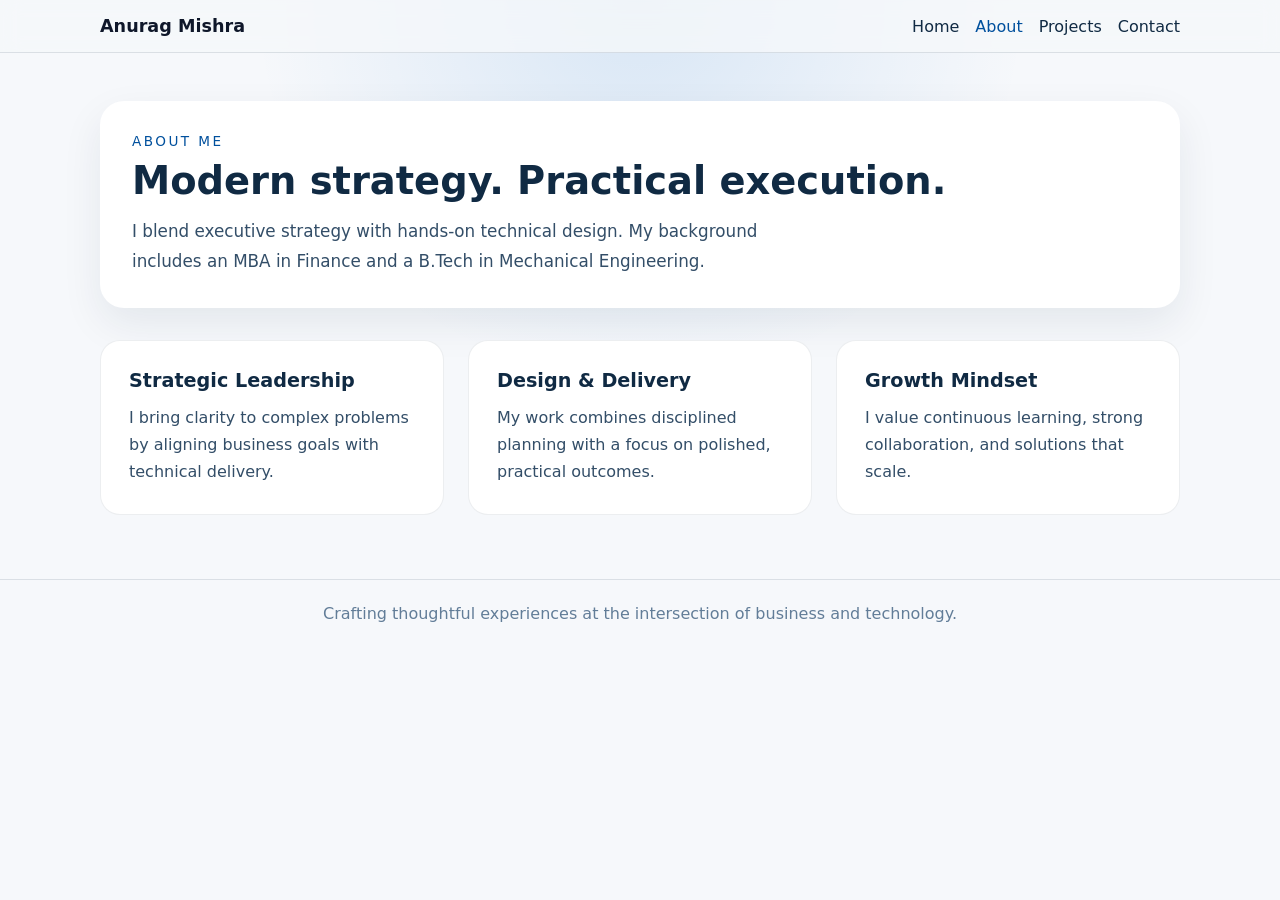
==== about.html @ b9c1ec86 "modernization changes" ====
<!DOCTYPE html>
<html lang="en">
<head>
  <meta charset="UTF-8">
  <meta name="viewport" content="width=device-width, initial-scale=1.0">
  <title>About — Anurag Mishra</title>
  <link rel="stylesheet" href="style.css">
</head>
<body>
  <header class="site-header">
    <div class="container nav-wrap">
      <a class="logo" href="index.html">Anurag Mishra</a>
      <nav class="site-nav" aria-label="Primary navigation">
        <a href="index.html">Home</a>
        <a href="about.html" aria-current="page">About</a>
        <a href="projects.html">Projects</a>
        <a href="contact.html">Contact</a>
      </nav>
    </div>
  </header>

  <main class="container content">
    <section class="hero">
      <p class="eyebrow">About Me</p>
      <h1>Modern strategy. Practical execution.</h1>
      <p class="lead">I blend executive strategy with hands‑on technical design. My background includes an MBA in Finance and a B.Tech in Mechanical Engineering.</p>
    </section>

    <section class="info-grid">
      <article>
        <h2>Strategic Leadership</h2>
        <p>I bring clarity to complex problems by aligning business goals with technical delivery.</p>
      </article>
      <article>
        <h2>Design &amp; Delivery</h2>
        <p>My work combines disciplined planning with a focus on polished, practical outcomes.</p>
      </article>
      <article>
        <h2>Growth Mindset</h2>
        <p>I value continuous learning, strong collaboration, and solutions that scale.</p>
      </article>
    </section>
  </main>

  <footer class="site-footer">
    <div class="container">
      <p>Crafting thoughtful experiences at the intersection of business and technology.</p>
    </div>
  </footer>
</body>
</html>
---- style.css ----
:root {
  color-scheme: light;
  font-family: Inter, system-ui, -apple-system, BlinkMacSystemFont, "Segoe UI", sans-serif;
  color: #102a43;
  background: #f6f8fb;
  accent-color: #0066cc;
}

* {
  box-sizing: border-box;
}

html {
  scroll-behavior: smooth;
}

body {
  margin: 0;
  min-height: 100vh;
  background: radial-gradient(circle at top, rgba(0, 102, 204, 0.12), transparent 35%), #f6f8fb;
  color: #102a43;
}

.container {
  width: min(1080px, calc(100% - 2rem));
  margin: 0 auto;
}

.site-header {
  padding: 1rem 0;
  border-bottom: 1px solid rgba(16, 42, 67, 0.12);
  background: rgba(246, 248, 251, 0.8);
  backdrop-filter: blur(10px);
}

.nav-wrap {
  display: flex;
  align-items: center;
  justify-content: space-between;
  gap: 1rem;
}

.logo {
  font-weight: 700;
  font-size: 1.1rem;
  color: #0f172a;
  text-decoration: none;
}

.site-nav {
  display: flex;
  flex-wrap: wrap;
  gap: 1rem;
}

.site-nav a {
  color: #102a43;
  text-decoration: none;
  font-weight: 500;
  transition: color 0.2s ease, transform 0.2s ease;
}

.site-nav a:hover,
.site-nav a[aria-current="page"] {
  color: #00509d;
}

.content {
  padding: 3rem 0 4rem;
}

.hero {
  padding: 2rem;
  border-radius: 1.5rem;
  background: #ffffff;
  box-shadow: 0 16px 40px rgba(16, 42, 67, 0.08);
}

.eyebrow {
  margin: 0 0 0.75rem;
  text-transform: uppercase;
  letter-spacing: 0.18em;
  color: #00509d;
  font-size: 0.85rem;
}

h1 {
  margin: 0 0 1rem;
  font-size: clamp(2rem, 3vw, 3rem);
  line-height: 1.05;
}

.lead {
  margin: 0;
  max-width: 64ch;
  font-size: 1.05rem;
  line-height: 1.75;
  color: #334e68;
}

.info-grid {
  margin-top: 2rem;
  display: grid;
  gap: 1.5rem;
  grid-template-columns: repeat(auto-fit, minmax(220px, 1fr));
}

.info-grid article {
  padding: 1.75rem;
  border-radius: 1.25rem;
  background: #ffffff;
  border: 1px solid rgba(16, 42, 67, 0.08);
}

.info-grid h2 {
  margin: 0 0 0.75rem;
  font-size: 1.2rem;
  color: #102a43;
}

.info-grid p {
  margin: 0;
  color: #334e68;
  line-height: 1.7;
}

.site-footer {
  padding: 1.5rem 0 2rem;
  border-top: 1px solid rgba(16, 42, 67, 0.12);
}

.site-footer p {
  margin: 0;
  color: #627d98;
  text-align: center;
}

@media (max-width: 640px) {
  .nav-wrap {
    flex-direction: column;
    align-items: flex-start;
  }

  .hero {
    padding: 1.5rem;
  }

  .info-grid {
    margin-top: 1.5rem;
  }
}
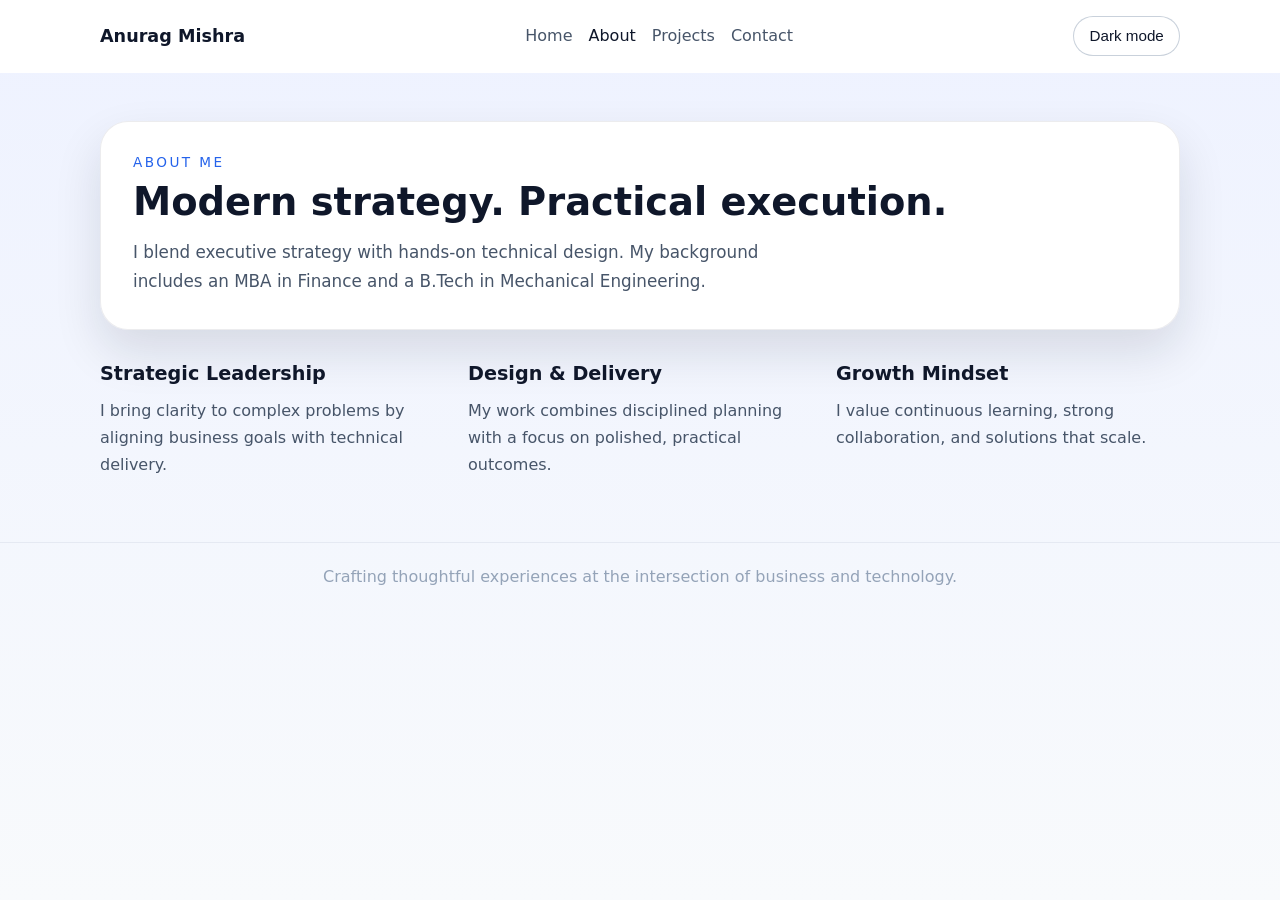
==== commit 83f5021b: "dark light mode toggle" ====
--- a/about.html
+++ b/about.html
@@ -16,6 +16,7 @@
         <a href="projects.html">Projects</a>
         <a href="contact.html">Contact</a>
       </nav>
+      <button type="button" class="theme-toggle" aria-label="Toggle theme">Dark mode</button>
     </div>
   </header>
 
@@ -47,5 +48,6 @@
       <p>Crafting thoughtful experiences at the intersection of business and technology.</p>
     </div>
   </footer>
+  <script src="theme-toggle.js"></script>
 </body>
 </html>
--- a/style.css
+++ b/style.css
@@ -1,9 +1,42 @@
 :root {
   color-scheme: light;
   font-family: Inter, system-ui, -apple-system, BlinkMacSystemFont, "Segoe UI", sans-serif;
-  color: #102a43;
-  background: #f6f8fb;
-  accent-color: #0066cc;
+  --body-bg: linear-gradient(180deg, #eef2ff 0%, #f8fafc 100%);
+  --nav-bg: #ffffff;
+  --logo: #0f172a;
+  --nav-link: #475569;
+  --nav-link-current: #0f172a;
+  --accent: #2563eb;
+  --surface: rgba(255, 255, 255, 0.95);
+  --surface-border: rgba(15, 23, 42, 0.08);
+  --surface-shadow: rgba(15, 23, 42, 0.12);
+  --text: #0f172a;
+  --muted: #475569;
+  --footer-text: #64748b;
+  --link: #1d4ed8;
+  --button-bg: rgba(255, 255, 255, 0.8);
+  --button-border: rgba(148, 163, 184, 0.5);
+}
+
+[data-theme="dark"] {
+  color-scheme: dark;
+  --body-bg: radial-gradient(circle at top left, rgba(96, 165, 250, 0.18), transparent 28%),
+    radial-gradient(circle at bottom right, rgba(59, 130, 246, 0.18), transparent 32%),
+    linear-gradient(180deg, #0b1120 0%, #111827 100%);
+  --nav-bg: #0f172a;
+  --logo: #ffffff;
+  --nav-link: #cbd5e1;
+  --nav-link-current: #ffffff;
+  --accent: #60a5fa;
+  --surface: rgba(15, 23, 42, 0.96);
+  --surface-border: rgba(148, 163, 184, 0.18);
+  --surface-shadow: rgba(15, 23, 42, 0.35);
+  --text: #f8fafc;
+  --muted: #cbd5e1;
+  --footer-text: #94a3b8;
+  --link: #60a5fa;
+  --button-bg: rgba(255, 255, 255, 0.08);
+  --button-border: rgba(148, 163, 184, 0.35);
 }
 
 * {
@@ -17,8 +50,8 @@
 body {
   margin: 0;
   min-height: 100vh;
-  background: radial-gradient(circle at top, rgba(0, 102, 204, 0.12), transparent 35%), #f6f8fb;
-  color: #102a43;
+  background: var(--body-bg);
+  color: var(--text);
 }
 
 .container {
@@ -28,9 +61,9 @@
 
 .site-header {
   padding: 1rem 0;
-  border-bottom: 1px solid rgba(16, 42, 67, 0.12);
-  background: rgba(246, 248, 251, 0.8);
-  backdrop-filter: blur(10px);
+  border-bottom: 1px solid rgba(255, 255, 255, 0.08);
+  background: var(--nav-bg);
+  color: var(--logo);
 }
 
 .nav-wrap {
@@ -43,7 +76,7 @@
 .logo {
   font-weight: 700;
   font-size: 1.1rem;
-  color: #0f172a;
+  color: var(--logo);
   text-decoration: none;
 }
 
@@ -54,7 +87,7 @@
 }
 
 .site-nav a {
-  color: #102a43;
+  color: var(--nav-link);
   text-decoration: none;
   font-weight: 500;
   transition: color 0.2s ease, transform 0.2s ease;
@@ -62,7 +95,24 @@
 
 .site-nav a:hover,
 .site-nav a[aria-current="page"] {
-  color: #00509d;
+  color: var(--nav-link-current);
+}
+
+.theme-toggle {
+  appearance: none;
+  border: 1px solid var(--button-border);
+  background: var(--button-bg);
+  color: var(--text);
+  padding: 0.65rem 0.95rem;
+  border-radius: 999px;
+  font-size: 0.95rem;
+  cursor: pointer;
+  transition: background 0.2s ease, transform 0.2s ease, border-color 0.2s ease;
+}
+
+.theme-toggle:hover {
+  background: rgba(255, 255, 255, 0.25);
+  transform: translateY(-1px);
 }
 
 .content {
@@ -71,16 +121,17 @@
 
 .hero {
   padding: 2rem;
-  border-radius: 1.5rem;
-  background: #ffffff;
-  box-shadow: 0 16px 40px rgba(16, 42, 67, 0.08);
+  border-radius: 1.75rem;
+  background: var(--surface);
+  box-shadow: 0 22px 48px var(--surface-shadow);
+  border: 1px solid var(--surface-border);
 }
 
 .eyebrow {
   margin: 0 0 0.75rem;
   text-transform: uppercase;
   letter-spacing: 0.18em;
-  color: #00509d;
+  color: var(--accent);
   font-size: 0.85rem;
 }
 
@@ -88,6 +139,7 @@
   margin: 0 0 1rem;
   font-size: clamp(2rem, 3vw, 3rem);
   line-height: 1.05;
+  color: var(--text);
 }
 
 .lead {
@@ -95,7 +147,16 @@
   max-width: 64ch;
   font-size: 1.05rem;
   line-height: 1.75;
-  color: #334e68;
+  color: var(--muted);
+}
+
+a {
+  color: var(--link);
+  text-decoration: none;
+}
+
+a:hover {
+  text-decoration: underline;
 }
 
 .info-grid {
@@ -105,33 +166,37 @@
   grid-template-columns: repeat(auto-fit, minmax(220px, 1fr));
 }
 
-.info-grid article {
+..info-grid article,
+.project-card {
   padding: 1.75rem;
   border-radius: 1.25rem;
-  background: #ffffff;
-  border: 1px solid rgba(16, 42, 67, 0.08);
-}
-
+  background: var(--surface);
+  border: 1px solid var(--surface-border);
+  box-shadow: 0 12px 24px var(--surface-shadow);
+}
+
+.project-card__title,
 .info-grid h2 {
   margin: 0 0 0.75rem;
   font-size: 1.2rem;
-  color: #102a43;
-}
-
+  color: var(--text);
+}
+
+.project-card__description,
 .info-grid p {
   margin: 0;
-  color: #334e68;
+  color: var(--muted);
   line-height: 1.7;
 }
 
 .site-footer {
   padding: 1.5rem 0 2rem;
-  border-top: 1px solid rgba(16, 42, 67, 0.12);
+  border-top: 1px solid rgba(148, 163, 184, 0.16);
 }
 
 .site-footer p {
   margin: 0;
-  color: #627d98;
+  color: #94a3b8;
   text-align: center;
 }
 
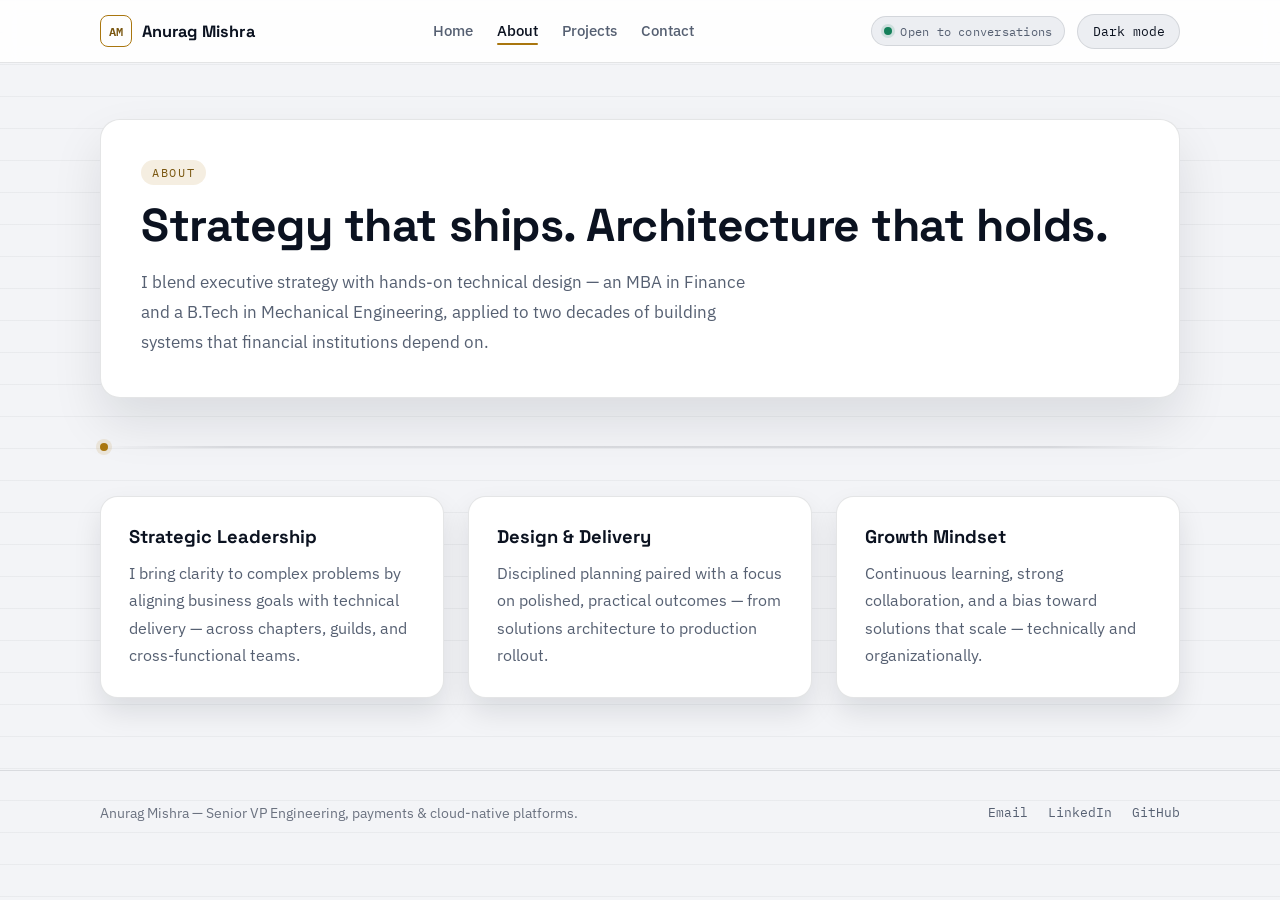
==== commit df177593: "new changes with much better design" ====
--- a/about.html
+++ b/about.html
@@ -4,48 +4,71 @@
   <meta charset="UTF-8">
   <meta name="viewport" content="width=device-width, initial-scale=1.0">
   <title>About — Anurag Mishra</title>
+  <meta name="description" content="MBA in Finance, B.Tech in Mechanical Engineering, and two decades bridging business strategy with technical architecture.">
+  <script>
+    (function () {
+      try {
+        var stored = localStorage.getItem('theme');
+        var theme = stored || (window.matchMedia('(prefers-color-scheme: dark)').matches ? 'dark' : 'light');
+        document.documentElement.setAttribute('data-theme', theme);
+      } catch (e) {}
+    })();
+  </script>
   <link rel="stylesheet" href="style.css">
 </head>
 <body>
   <header class="site-header">
     <div class="container nav-wrap">
-      <a class="logo" href="index.html">Anurag Mishra</a>
+      <a class="logo" href="index.html">
+        <span class="logo-mark">AM</span>
+        <span>Anurag Mishra</span>
+      </a>
       <nav class="site-nav" aria-label="Primary navigation">
         <a href="index.html">Home</a>
         <a href="about.html" aria-current="page">About</a>
         <a href="projects.html">Projects</a>
         <a href="contact.html">Contact</a>
       </nav>
-      <button type="button" class="theme-toggle" aria-label="Toggle theme">Dark mode</button>
+      <div class="header-actions">
+        <span class="status-pill"><span class="status-dot" aria-hidden="true"></span>Open to conversations</span>
+        <button type="button" class="theme-toggle" aria-label="Toggle color theme">Dark mode</button>
+      </div>
     </div>
   </header>
 
   <main class="container content">
     <section class="hero">
-      <p class="eyebrow">About Me</p>
-      <h1>Modern strategy. Practical execution.</h1>
-      <p class="lead">I blend executive strategy with hands‑on technical design. My background includes an MBA in Finance and a B.Tech in Mechanical Engineering.</p>
+      <p class="eyebrow">About</p>
+      <h1>Strategy that ships. Architecture that holds.</h1>
+      <p class="lead">I blend executive strategy with hands-on technical design — an MBA in Finance and a B.Tech in Mechanical Engineering, applied to two decades of building systems that financial institutions depend on.</p>
     </section>
+
+    <div class="rail" aria-hidden="true"></div>
 
     <section class="info-grid">
       <article>
         <h2>Strategic Leadership</h2>
-        <p>I bring clarity to complex problems by aligning business goals with technical delivery.</p>
+        <p>I bring clarity to complex problems by aligning business goals with technical delivery — across chapters, guilds, and cross-functional teams.</p>
       </article>
       <article>
         <h2>Design &amp; Delivery</h2>
-        <p>My work combines disciplined planning with a focus on polished, practical outcomes.</p>
+        <p>Disciplined planning paired with a focus on polished, practical outcomes — from solutions architecture to production rollout.</p>
       </article>
       <article>
         <h2>Growth Mindset</h2>
-        <p>I value continuous learning, strong collaboration, and solutions that scale.</p>
+        <p>Continuous learning, strong collaboration, and a bias toward solutions that scale — technically and organizationally.</p>
       </article>
     </section>
   </main>
 
   <footer class="site-footer">
-    <div class="container">
-      <p>Crafting thoughtful experiences at the intersection of business and technology.</p>
+    <div class="container footer-inner">
+      <p>Anurag Mishra — Senior VP Engineering, payments &amp; cloud-native platforms.</p>
+      <div class="footer-links">
+        <a href="mailto:anurag171@gmail.com">Email</a>
+        <a href="https://www.linkedin.com/in/anurag-mishra-267559115/">LinkedIn</a>
+        <a href="https://github.com/anurag171">GitHub</a>
+      </div>
     </div>
   </footer>
   <script src="theme-toggle.js"></script>
--- a/style.css
+++ b/style.css
@@ -1,216 +1,519 @@
+/* ============================================================
+   Anurag Mishra — Portfolio
+   Design language: ledger / payment-rail, dark-navy + burnished
+   gold signal, rail-green for live status only.
+   ============================================================ */
+
+@import url('https://fonts.googleapis.com/css2?family=Space+Grotesk:wght@500;600;700&family=IBM+Plex+Sans:wght@400;500;600&family=IBM+Plex+Mono:wght@400;500;600&display=swap');
+
 :root {
   color-scheme: light;
-  font-family: Inter, system-ui, -apple-system, BlinkMacSystemFont, "Segoe UI", sans-serif;
-  --body-bg: linear-gradient(180deg, #eef2ff 0%, #f8fafc 100%);
-  --nav-bg: #ffffff;
-  --logo: #0f172a;
-  --nav-link: #475569;
-  --nav-link-current: #0f172a;
-  --accent: #2563eb;
-  --surface: rgba(255, 255, 255, 0.95);
-  --surface-border: rgba(15, 23, 42, 0.08);
-  --surface-shadow: rgba(15, 23, 42, 0.12);
-  --text: #0f172a;
-  --muted: #475569;
-  --footer-text: #64748b;
-  --link: #1d4ed8;
-  --button-bg: rgba(255, 255, 255, 0.8);
-  --button-border: rgba(148, 163, 184, 0.5);
-}
-
-[data-theme="dark"] {
+
+  /* base */
+  --bg: #f3f4f7;
+  --bg-line: rgba(11, 18, 32, 0.045);
+  --surface: #ffffff;
+  --surface-2: #eceef2;
+  --border: rgba(11, 18, 32, 0.11);
+
+  /* text */
+  --ink: #0b1220;
+  --muted: #566072;
+  --footer-text: #6b7280;
+
+  /* signal accent — burnished gold */
+  --accent: #a9760f;
+  --accent-strong: #7a5710;
+  --accent-tint: rgba(169, 118, 15, 0.12);
+  --accent-contrast: #fffaf0;
+
+  /* rail accent — status/live only */
+  --rail: #14805a;
+  --rail-tint: rgba(20, 128, 90, 0.14);
+
+  --shadow: rgba(11, 18, 32, 0.10);
+
+  --font-display: 'Space Grotesk', system-ui, sans-serif;
+  --font-body: 'IBM Plex Sans', system-ui, sans-serif;
+  --font-mono: 'IBM Plex Mono', ui-monospace, SFMono-Regular, monospace;
+}
+
+:root[data-theme="dark"] {
   color-scheme: dark;
-  --body-bg: radial-gradient(circle at top left, rgba(96, 165, 250, 0.18), transparent 28%),
-    radial-gradient(circle at bottom right, rgba(59, 130, 246, 0.18), transparent 32%),
-    linear-gradient(180deg, #0b1120 0%, #111827 100%);
-  --nav-bg: #0f172a;
-  --logo: #ffffff;
-  --nav-link: #cbd5e1;
-  --nav-link-current: #ffffff;
-  --accent: #60a5fa;
-  --surface: rgba(15, 23, 42, 0.96);
-  --surface-border: rgba(148, 163, 184, 0.18);
-  --surface-shadow: rgba(15, 23, 42, 0.35);
-  --text: #f8fafc;
-  --muted: #cbd5e1;
-  --footer-text: #94a3b8;
-  --link: #60a5fa;
-  --button-bg: rgba(255, 255, 255, 0.08);
-  --button-border: rgba(148, 163, 184, 0.35);
-}
-
-* {
-  box-sizing: border-box;
-}
-
-html {
-  scroll-behavior: smooth;
-}
+
+  --bg: #080c16;
+  --bg-line: rgba(255, 255, 255, 0.035);
+  --surface: #0f1729;
+  --surface-2: #141d33;
+  --border: rgba(255, 255, 255, 0.09);
+
+  --ink: #eef1f6;
+  --muted: #9aa7bd;
+  --footer-text: #7c8aa3;
+
+  --accent: #e0b354;
+  --accent-strong: #f0c874;
+  --accent-tint: rgba(224, 179, 84, 0.14);
+  --accent-contrast: #0b0e16;
+
+  --rail: #34d399;
+  --rail-tint: rgba(52, 211, 153, 0.16);
+
+  --shadow: rgba(0, 0, 0, 0.45);
+}
+
+* { box-sizing: border-box; }
+
+html { scroll-behavior: smooth; }
 
 body {
   margin: 0;
   min-height: 100vh;
-  background: var(--body-bg);
-  color: var(--text);
+  background:
+    repeating-linear-gradient(
+      to bottom,
+      var(--bg-line) 0px, var(--bg-line) 1px,
+      transparent 1px, transparent 32px
+    ),
+    var(--bg);
+  color: var(--ink);
+  font-family: var(--font-body);
+  transition: background-color 0.25s ease, color 0.25s ease;
 }
 
 .container {
-  width: min(1080px, calc(100% - 2rem));
+  width: min(1080px, calc(100% - 2.5rem));
   margin: 0 auto;
 }
 
+a { color: var(--accent-strong); text-decoration: none; }
+a:hover { text-decoration: underline; }
+
+:focus-visible {
+  outline: 2px solid var(--accent);
+  outline-offset: 3px;
+  border-radius: 4px;
+}
+
+/* ---------------- Header ---------------- */
+
 .site-header {
-  padding: 1rem 0;
-  border-bottom: 1px solid rgba(255, 255, 255, 0.08);
-  background: var(--nav-bg);
-  color: var(--logo);
+  position: sticky;
+  top: 0;
+  z-index: 20;
+  padding: 0.85rem 0;
+  background: color-mix(in srgb, var(--surface) 88%, transparent);
+  backdrop-filter: blur(10px);
+  border-bottom: 1px solid var(--border);
 }
 
 .nav-wrap {
   display: flex;
+  align-items: center;
+  justify-content: space-between;
+  gap: 1.25rem;
+  flex-wrap: wrap;
+}
+
+.logo {
+  display: inline-flex;
+  align-items: center;
+  gap: 0.6rem;
+  color: var(--ink);
+  font-family: var(--font-display);
+  font-weight: 700;
+  font-size: 1.02rem;
+  letter-spacing: 0.01em;
+}
+.logo:hover { text-decoration: none; }
+
+.logo-mark {
+  display: inline-grid;
+  place-items: center;
+  width: 2rem;
+  height: 2rem;
+  border-radius: 0.5rem;
+  border: 1px solid var(--accent);
+  color: var(--accent-strong);
+  font-family: var(--font-mono);
+  font-size: 0.72rem;
+  font-weight: 600;
+  letter-spacing: 0.02em;
+}
+
+.site-nav {
+  display: flex;
+  flex-wrap: wrap;
+  gap: 1.5rem;
+}
+
+.site-nav a {
+  color: var(--muted);
+  font-weight: 500;
+  font-size: 0.95rem;
+  position: relative;
+  padding-bottom: 0.2rem;
+}
+.site-nav a:hover { color: var(--ink); text-decoration: none; }
+.site-nav a[aria-current="page"] {
+  color: var(--ink);
+}
+.site-nav a[aria-current="page"]::after {
+  content: "";
+  position: absolute;
+  left: 0; right: 0; bottom: -2px;
+  height: 2px;
+  background: var(--accent);
+  border-radius: 2px;
+}
+
+.header-actions {
+  display: flex;
+  align-items: center;
+  gap: 0.75rem;
+}
+
+.status-pill {
+  display: inline-flex;
+  align-items: center;
+  gap: 0.5rem;
+  padding: 0.4rem 0.75rem;
+  border-radius: 999px;
+  border: 1px solid var(--border);
+  background: var(--surface-2);
+  font-family: var(--font-mono);
+  font-size: 0.72rem;
+  letter-spacing: 0.02em;
+  color: var(--muted);
+  white-space: nowrap;
+}
+
+.status-dot {
+  width: 0.5rem;
+  height: 0.5rem;
+  border-radius: 50%;
+  background: var(--rail);
+  box-shadow: 0 0 0 3px var(--rail-tint);
+  animation: pulse-dot 2.2s ease-in-out infinite;
+  flex: none;
+}
+
+.theme-toggle {
+  appearance: none;
+  border: 1px solid var(--border);
+  background: var(--surface-2);
+  color: var(--ink);
+  padding: 0.5rem 0.9rem;
+  border-radius: 999px;
+  font-family: var(--font-mono);
+  font-size: 0.8rem;
+  cursor: pointer;
+  transition: background 0.2s ease, border-color 0.2s ease, transform 0.15s ease;
+}
+.theme-toggle:hover {
+  border-color: var(--accent);
+  transform: translateY(-1px);
+}
+
+/* ---------------- Content / Hero ---------------- */
+
+.content { padding: 3.5rem 0 4.5rem; }
+
+.hero {
+  padding: 2.5rem;
+  border-radius: 1.25rem;
+  background: var(--surface);
+  border: 1px solid var(--border);
+  box-shadow: 0 24px 50px var(--shadow);
+}
+
+.eyebrow {
+  display: inline-flex;
+  align-items: center;
+  gap: 0.5rem;
+  margin: 0 0 1rem;
+  padding: 0.3rem 0.7rem;
+  border-radius: 999px;
+  background: var(--accent-tint);
+  color: var(--accent-strong);
+  font-family: var(--font-mono);
+  text-transform: uppercase;
+  letter-spacing: 0.14em;
+  font-size: 0.72rem;
+}
+
+h1 {
+  margin: 0 0 1rem;
+  font-family: var(--font-display);
+  font-weight: 700;
+  font-size: clamp(2rem, 3.6vw, 3.1rem);
+  line-height: 1.08;
+  letter-spacing: -0.01em;
+  color: var(--ink);
+}
+
+h2 { font-family: var(--font-display); color: var(--ink); }
+
+.lead {
+  margin: 0;
+  max-width: 62ch;
+  font-size: 1.08rem;
+  line-height: 1.75;
+  color: var(--muted);
+}
+
+.cta-row {
+  display: flex;
+  flex-wrap: wrap;
+  gap: 0.85rem;
+  margin-top: 1.75rem;
+}
+
+.btn {
+  display: inline-flex;
+  align-items: center;
+  gap: 0.4rem;
+  padding: 0.7rem 1.15rem;
+  border-radius: 0.7rem;
+  font-weight: 600;
+  font-size: 0.95rem;
+  border: 1px solid transparent;
+  transition: transform 0.15s ease, background 0.2s ease, border-color 0.2s ease;
+}
+.btn:hover { text-decoration: none; transform: translateY(-1px); }
+
+.btn-primary {
+  background: var(--accent);
+  color: var(--accent-contrast);
+}
+.btn-primary:hover { background: var(--accent-strong); }
+
+.btn-secondary {
+  background: transparent;
+  border-color: var(--border);
+  color: var(--ink);
+}
+.btn-secondary:hover { border-color: var(--accent); }
+
+/* ---------------- Stats ticker ---------------- */
+
+.stats-ticker {
+  margin-top: 2rem;
+  padding-top: 1.75rem;
+  border-top: 1px solid var(--border);
+  display: flex;
+  flex-wrap: wrap;
+  gap: 1.75rem 2.5rem;
+}
+
+.stat-item {
+  display: flex;
+  flex-direction: column;
+  gap: 0.25rem;
+}
+
+.stat-value {
+  font-family: var(--font-mono);
+  font-weight: 600;
+  font-size: 1.3rem;
+  color: var(--accent-strong);
+}
+
+.stat-label {
+  font-size: 0.78rem;
+  color: var(--muted);
+  text-transform: uppercase;
+  letter-spacing: 0.08em;
+}
+
+/* ---------------- Rail divider (signature element) ---------------- */
+
+.rail {
+  position: relative;
+  height: 2px;
+  margin: 3rem 0;
+  background: linear-gradient(90deg, transparent, var(--border) 12%, var(--border) 88%, transparent);
+  overflow: visible;
+}
+
+.rail::before {
+  content: "";
+  position: absolute;
+  top: 50%;
+  left: 0;
+  width: 8px;
+  height: 8px;
+  margin-top: -4px;
+  border-radius: 50%;
+  background: var(--accent);
+  box-shadow: 0 0 0 4px var(--accent-tint);
+  animation: travel-rail 5s linear infinite;
+}
+
+/* ---------------- Grids / cards ---------------- */
+
+.info-grid {
+  display: grid;
+  gap: 1.5rem;
+  grid-template-columns: repeat(3, minmax(260px, 1fr));
+}
+
+@media (max-width: 980px) { .info-grid { grid-template-columns: repeat(2, minmax(240px, 1fr)); } }
+@media (max-width: 680px) { .info-grid { grid-template-columns: 1fr; } }
+
+.info-grid article,
+.project-card,
+.contact-card {
+  padding: 1.75rem;
+  border-radius: 1.1rem;
+  background: var(--surface);
+  border: 1px solid var(--border);
+  box-shadow: 0 14px 28px var(--shadow);
+}
+
+.info-grid h2 { margin: 0 0 0.75rem; font-size: 1.15rem; }
+.info-grid p { margin: 0; color: var(--muted); line-height: 1.7; }
+
+/* ---------------- Project ledger entries ---------------- */
+
+.projects-list {
+  display: grid;
+  gap: 1.5rem;
+}
+
+.project-card__badge-row {
+  display: flex;
+  align-items: center;
+  justify-content: space-between;
+  flex-wrap: wrap;
+  gap: 0.75rem;
+  margin-bottom: 1.1rem;
+}
+
+.institution-badge {
+  display: inline-flex;
+  align-items: center;
+  gap: 0.5rem;
+  padding: 0.3rem 0.7rem;
+  border-radius: 0.5rem;
+  border: 1px solid var(--accent);
+  color: var(--accent-strong);
+  font-family: var(--font-mono);
+  font-size: 0.72rem;
+  text-transform: uppercase;
+  letter-spacing: 0.08em;
+}
+
+.project-role {
+  font-family: var(--font-mono);
+  font-size: 0.78rem;
+  color: var(--muted);
+}
+
+.project-card__title {
+  margin: 0 0 0.6rem;
+  font-size: 1.3rem;
+}
+
+.project-card__description {
+  margin: 0 0 1.35rem;
+  color: var(--muted);
+  line-height: 1.7;
+}
+
+.project-card__details {
+  border-top: 1px solid var(--border);
+}
+
+.project-card__detail {
+  display: grid;
+  grid-template-columns: 140px 1fr;
+  gap: 1rem;
+  padding: 0.85rem 0;
+  border-bottom: 1px solid var(--border);
+}
+.project-card__detail:last-child { border-bottom: none; }
+
+.project-card__detail strong {
+  font-family: var(--font-mono);
+  font-weight: 500;
+  font-size: 0.72rem;
+  text-transform: uppercase;
+  letter-spacing: 0.1em;
+  color: var(--accent-strong);
+}
+
+.project-card__detail p {
+  margin: 0;
+  color: var(--muted);
+  line-height: 1.65;
+}
+
+@media (max-width: 620px) {
+  .project-card__detail { grid-template-columns: 1fr; gap: 0.3rem; }
+}
+
+/* ---------------- Contact ---------------- */
+
+.contact-card h2 { margin: 0 0 0.75rem; font-size: 1.05rem; }
+.contact-card p { margin: 0; }
+.contact-card a { font-family: var(--font-mono); font-size: 0.98rem; word-break: break-word; }
+
+/* ---------------- Footer ---------------- */
+
+.site-footer {
+  padding: 2rem 0 2.5rem;
+  border-top: 1px solid var(--border);
+}
+
+.footer-inner {
+  display: flex;
+  flex-wrap: wrap;
   align-items: center;
   justify-content: space-between;
   gap: 1rem;
 }
 
-.logo {
-  font-weight: 700;
-  font-size: 1.1rem;
-  color: var(--logo);
-  text-decoration: none;
-}
-
-.site-nav {
-  display: flex;
-  flex-wrap: wrap;
-  gap: 1rem;
-}
-
-.site-nav a {
-  color: var(--nav-link);
-  text-decoration: none;
-  font-weight: 500;
-  transition: color 0.2s ease, transform 0.2s ease;
-}
-
-.site-nav a:hover,
-.site-nav a[aria-current="page"] {
-  color: var(--nav-link-current);
-}
-
-.theme-toggle {
-  appearance: none;
-  border: 1px solid var(--button-border);
-  background: var(--button-bg);
-  color: var(--text);
-  padding: 0.65rem 0.95rem;
-  border-radius: 999px;
-  font-size: 0.95rem;
-  cursor: pointer;
-  transition: background 0.2s ease, transform 0.2s ease, border-color 0.2s ease;
-}
-
-.theme-toggle:hover {
-  background: rgba(255, 255, 255, 0.25);
-  transform: translateY(-1px);
-}
-
-.content {
-  padding: 3rem 0 4rem;
-}
-
-.hero {
-  padding: 2rem;
-  border-radius: 1.75rem;
-  background: var(--surface);
-  box-shadow: 0 22px 48px var(--surface-shadow);
-  border: 1px solid var(--surface-border);
-}
-
-.eyebrow {
-  margin: 0 0 0.75rem;
-  text-transform: uppercase;
-  letter-spacing: 0.18em;
-  color: var(--accent);
-  font-size: 0.85rem;
-}
-
-h1 {
-  margin: 0 0 1rem;
-  font-size: clamp(2rem, 3vw, 3rem);
-  line-height: 1.05;
-  color: var(--text);
-}
-
-.lead {
-  margin: 0;
-  max-width: 64ch;
-  font-size: 1.05rem;
-  line-height: 1.75;
-  color: var(--muted);
-}
-
-a {
-  color: var(--link);
-  text-decoration: none;
-}
-
-a:hover {
-  text-decoration: underline;
-}
-
-.info-grid {
-  margin-top: 2rem;
-  display: grid;
-  gap: 1.5rem;
-  grid-template-columns: repeat(auto-fit, minmax(220px, 1fr));
-}
-
-..info-grid article,
-.project-card {
-  padding: 1.75rem;
-  border-radius: 1.25rem;
-  background: var(--surface);
-  border: 1px solid var(--surface-border);
-  box-shadow: 0 12px 24px var(--surface-shadow);
-}
-
-.project-card__title,
-.info-grid h2 {
-  margin: 0 0 0.75rem;
-  font-size: 1.2rem;
-  color: var(--text);
-}
-
-.project-card__description,
-.info-grid p {
-  margin: 0;
-  color: var(--muted);
-  line-height: 1.7;
-}
-
-.site-footer {
-  padding: 1.5rem 0 2rem;
-  border-top: 1px solid rgba(148, 163, 184, 0.16);
-}
-
 .site-footer p {
   margin: 0;
-  color: #94a3b8;
-  text-align: center;
-}
+  color: var(--footer-text);
+  font-size: 0.9rem;
+}
+
+.footer-links {
+  display: flex;
+  gap: 1.25rem;
+}
+.footer-links a {
+  color: var(--muted);
+  font-family: var(--font-mono);
+  font-size: 0.82rem;
+}
+.footer-links a:hover { color: var(--accent-strong); }
+
+/* ---------------- Motion ---------------- */
+
+@keyframes pulse-dot {
+  0%, 100% { box-shadow: 0 0 0 3px var(--rail-tint); }
+  50% { box-shadow: 0 0 0 6px var(--rail-tint); }
+}
+
+@keyframes travel-rail {
+  0% { left: 0%; }
+  100% { left: calc(100% - 8px); }
+}
+
+@media (prefers-reduced-motion: reduce) {
+  .status-dot, .rail::before {
+    animation: none !important;
+  }
+}
+
+/* ---------------- Responsive ---------------- */
 
 @media (max-width: 640px) {
-  .nav-wrap {
-    flex-direction: column;
-    align-items: flex-start;
-  }
-
-  .hero {
-    padding: 1.5rem;
-  }
-
-  .info-grid {
-    margin-top: 1.5rem;
-  }
-}
+  .nav-wrap { flex-direction: column; align-items: flex-start; }
+  .header-actions { width: 100%; justify-content: space-between; }
+  .hero { padding: 1.75rem; }
+  .rail { margin: 2.25rem 0; }
+}
